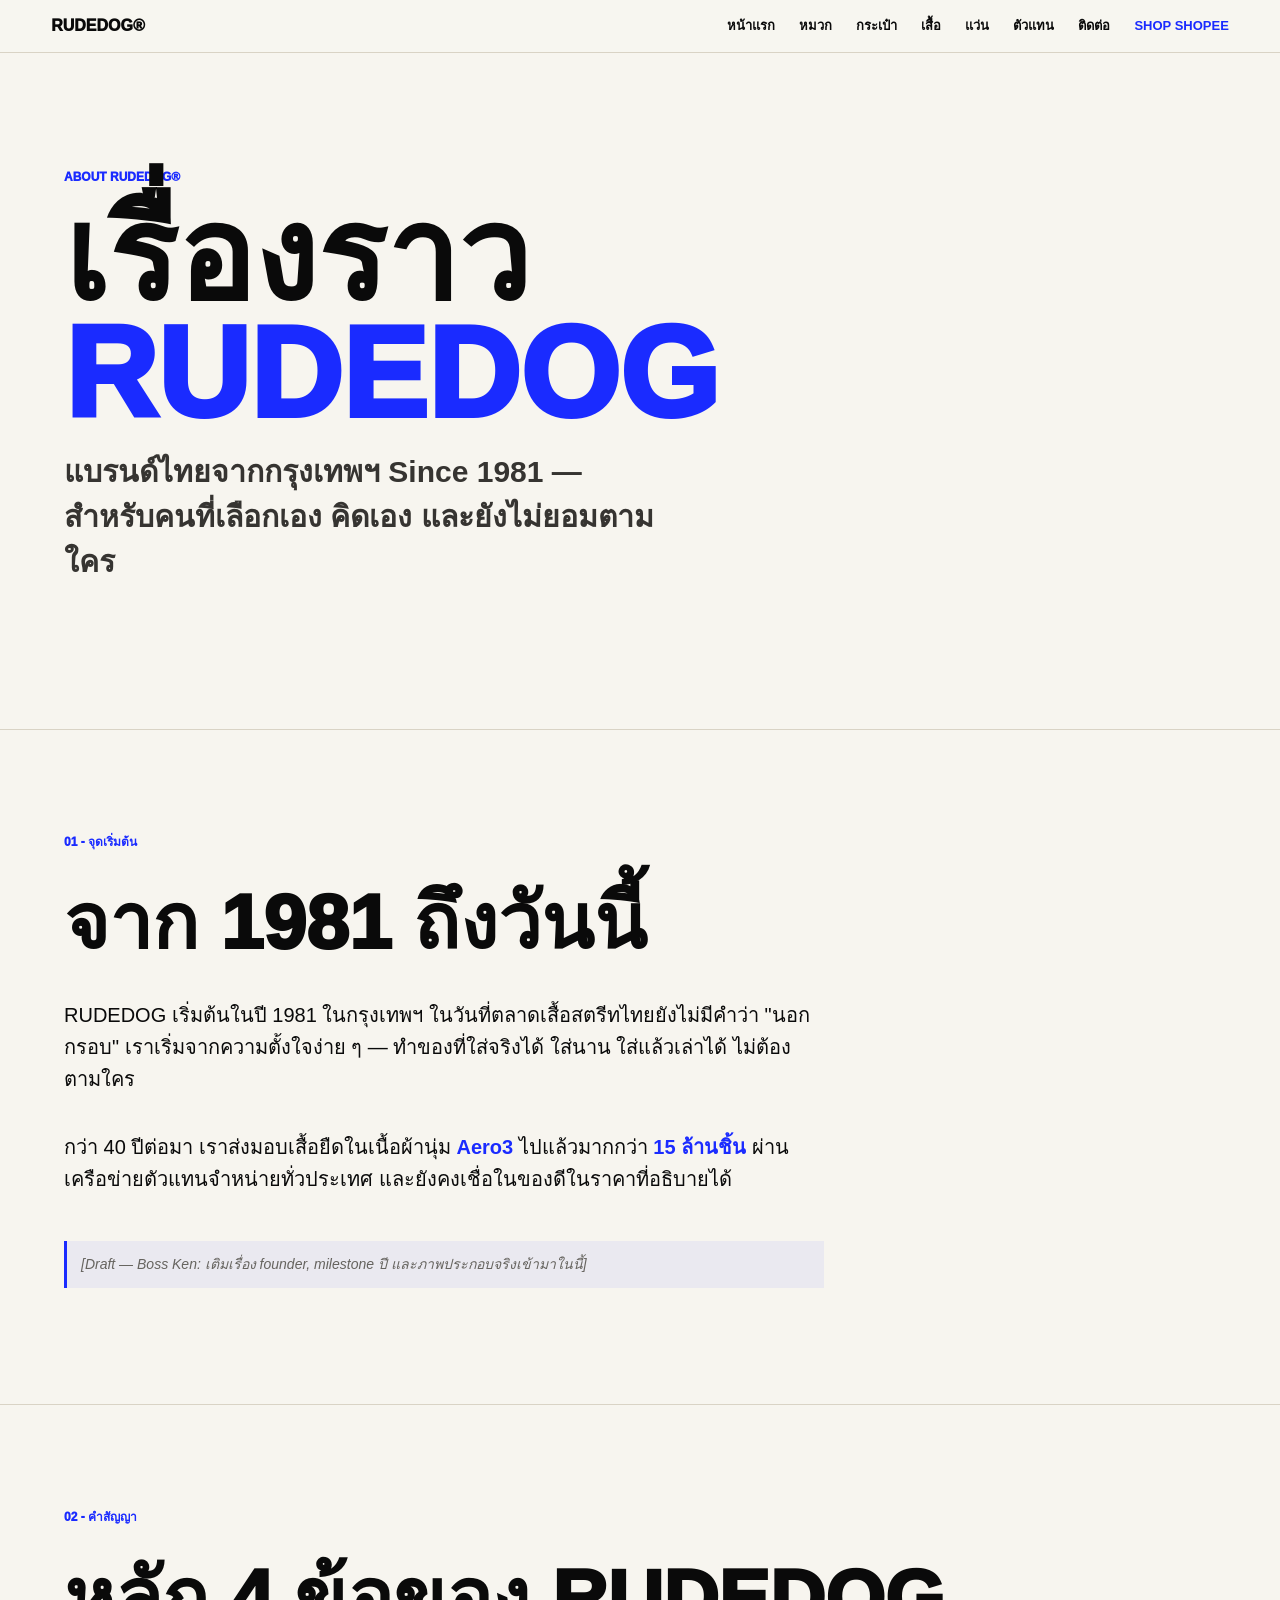
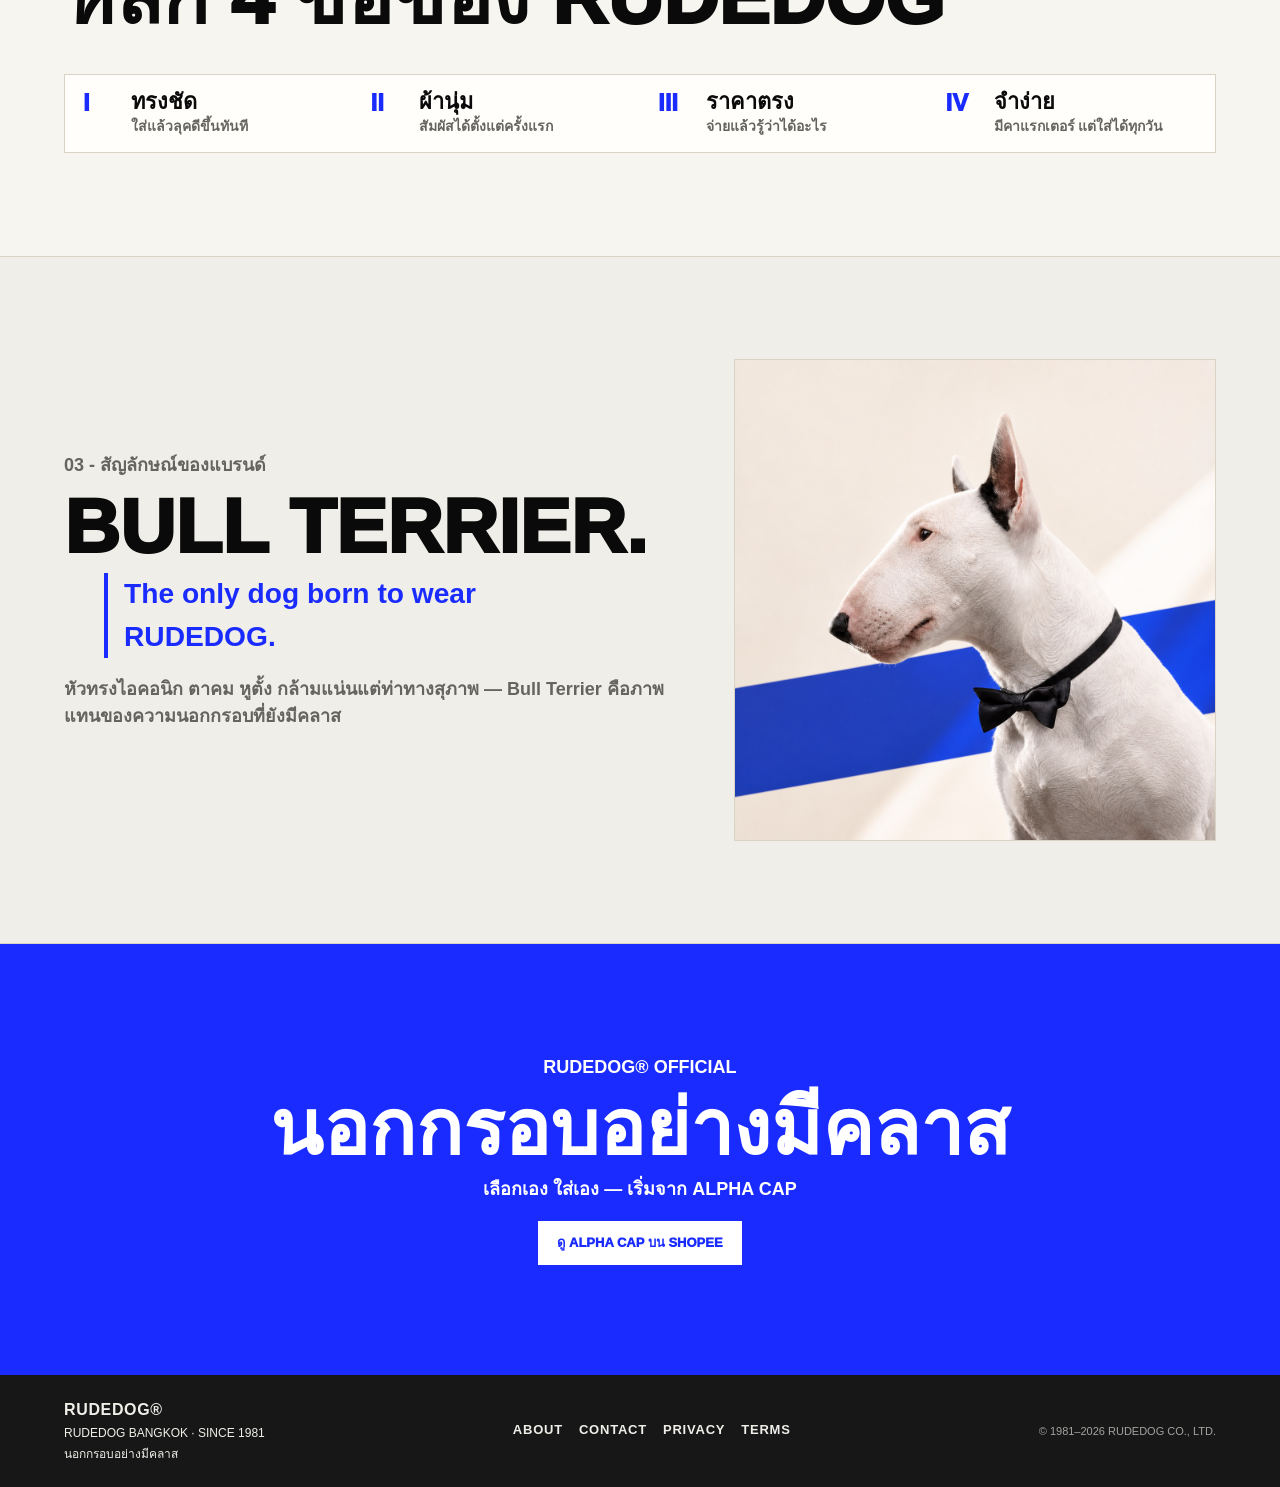
==== about.html @ 0b381d3a "Tier 4 trust signals: /about /privacy /terms + footer + sitemap - Add /about.html with draft templat" ====
<!doctype html>
<html lang="th" xmlns:mso="urn:schemas-microsoft-com:office:office" xmlns:msdt="uuid:C2F41010-65B3-11d1-A29F-00AA00C14882">
<head>
  <meta charset="utf-8">
  <meta name="viewport" content="width=device-width, initial-scale=1">
  <title>เรื่องราว RUDEDOG ตั้งแต่ 1981 | นอกกรอบอย่างมีคลาส</title>
  <meta name="description" content="เรื่องราว RUDEDOG แบรนด์ไทยจากกรุงเทพฯ Since 1981 — จากร้านเสื้อนอกกรอบกลายเป็น Lifestyle/Apparel ที่ส่งมอบเสื้อยืดมากกว่า 15 ล้านชิ้น">
  <link rel="canonical" href="https://rudedog.co/about">
  <meta property="og:type" content="article">
  <meta property="og:title" content="เรื่องราว RUDEDOG ตั้งแต่ 1981">
  <meta property="og:description" content="แบรนด์ไทยจากกรุงเทพฯ ที่ยังเชื่อในของดี ราคาตรง และไม่ตามใคร">
  <meta property="og:image" content="https://rudedog.co/assets/images/og-rudedog-cover-1200x630.webp">
  <meta property="og:url" content="https://rudedog.co/about">
  <meta name="twitter:card" content="summary_large_image">
  <meta name="twitter:image" content="https://rudedog.co/assets/images/og-rudedog-cover-1200x630.webp">
  <!-- Meta Pixel Code -->
  <script>
  !function(f,b,e,v,n,t,s)
  {if(f.fbq)return;n=f.fbq=function(){n.callMethod?
  n.callMethod.apply(n,arguments):n.queue.push(arguments)};
  if(!f._fbq)f._fbq=n;n.push=n;n.loaded=!0;n.version='2.0';
  n.queue=[];t=b.createElement(e);t.async=!0;
  t.src=v;s=b.getElementsByTagName(e)[0];
  s.parentNode.insertBefore(t,s)}(window, document,'script',
  'https://connect.facebook.net/en_US/fbevents.js');
  fbq('init', '863556705699201');
  fbq('track', 'PageView');
  </script>
  <noscript><img height="1" width="1" style="display:none"
  src="https://www.facebook.com/tr?id=863556705699201&ev=PageView&noscript=1"
  /></noscript>
  <!-- End Meta Pixel Code -->
  <link rel="stylesheet" href="assets/css/styles.css">
  <script type="application/ld+json">
  {
    "@context": "https://schema.org",
    "@type": "AboutPage",
    "name": "เรื่องราว RUDEDOG",
    "url": "https://rudedog.co/about",
    "mainEntity": {
      "@type": "Organization",
      "name": "RUDEDOG",
      "alternateName": "RUDEDOG Bangkok",
      "foundingDate": "1981",
      "url": "https://rudedog.co/"
    }
  }
  </script>

<!--[if gte mso 9]><xml>
<mso:CustomDocumentProperties>
<mso:_dlc_DocId msdt:dt="string">WKUJWUTCZMZF-1517827325-363805</mso:_dlc_DocId>
<mso:_dlc_DocIdItemGuid msdt:dt="string">45267c1a-5ff8-4e3e-8962-625c559df23c</mso:_dlc_DocIdItemGuid>
<mso:_dlc_DocIdUrl msdt:dt="string">https://rudedogbrand.sharepoint.com/sites/DATA/_layouts/15/DocIdRedir.aspx?ID=WKUJWUTCZMZF-1517827325-363805, WKUJWUTCZMZF-1517827325-363805</mso:_dlc_DocIdUrl>
</mso:CustomDocumentProperties>
</xml><![endif]-->
</head>
<body>
  <header class="site-header" aria-label="RUDEDOG header">
    <a class="brand" href="/">RUDEDOG®</a>
    <nav>
      <a href="/">หน้าแรก</a>
      <a href="/#hats">หมวก</a>
      <a href="/#bags">กระเป๋า</a>
      <a href="/#apparel">เสื้อ</a>
      <a href="/#eyewear">แว่น</a>
      <a href="/#dealers">ตัวแทน</a>
      <a href="/#contact">ติดต่อ</a>
      <a class="shop-link" href="https://shopee.co.th/search?keyword=RUDEDOG&utm_source=rudedog_site&utm_medium=organic&utm_campaign=about_header" target="_blank" rel="noopener">Shop Shopee</a>
    </nav>
  </header>

  <main id="top">
    <section class="hero about-hero">
      <div class="hero-copy reveal">
        <p class="eyebrow">ABOUT RUDEDOG®</p>
        <h1 class="hero-title">เรื่องราว <span class="title-blue">RUDEDOG</span></h1>
        <p class="lead">แบรนด์ไทยจากกรุงเทพฯ Since 1981 — สำหรับคนที่เลือกเอง คิดเอง และยังไม่ยอมตามใคร</p>
      </div>
    </section>

    <section class="section about-section">
      <div class="section-heading reveal">
        <p class="eyebrow">01 - จุดเริ่มต้น</p>
        <h2>จาก 1981 ถึงวันนี้</h2>
      </div>
      <div class="about-grid reveal">
        <p>RUDEDOG เริ่มต้นในปี 1981 ในกรุงเทพฯ ในวันที่ตลาดเสื้อสตรีทไทยยังไม่มีคำว่า "นอกกรอบ" เราเริ่มจากความตั้งใจง่าย ๆ — ทำของที่ใส่จริงได้ ใส่นาน ใส่แล้วเล่าได้ ไม่ต้องตามใคร</p>
        <p>กว่า 40 ปีต่อมา เราส่งมอบเสื้อยืดในเนื้อผ้านุ่ม <strong>Aero3</strong> ไปแล้วมากกว่า <strong>15 ล้านชิ้น</strong> ผ่านเครือข่ายตัวแทนจำหน่ายทั่วประเทศ และยังคงเชื่อในของดีในราคาที่อธิบายได้</p>
        <p class="about-todo">[Draft — Boss Ken: เติมเรื่อง founder, milestone ปี และภาพประกอบจริงเข้ามาในนี้]</p>
      </div>
    </section>

    <section class="section about-section">
      <div class="section-heading reveal">
        <p class="eyebrow">02 - คำสัญญา</p>
        <h2>หลัก 4 ข้อของ RUDEDOG</h2>
      </div>
      <div class="pillar-grid reveal">
        <article class="pillar"><span>I</span><h3>ทรงชัด</h3><p>ใส่แล้วลุคดีขึ้นทันที</p></article>
        <article class="pillar"><span>II</span><h3>ผ้านุ่ม</h3><p>สัมผัสได้ตั้งแต่ครั้งแรก</p></article>
        <article class="pillar"><span>III</span><h3>ราคาตรง</h3><p>จ่ายแล้วรู้ว่าได้อะไร</p></article>
        <article class="pillar"><span>IV</span><h3>จำง่าย</h3><p>มีคาแรกเตอร์ แต่ใส่ได้ทุกวัน</p></article>
      </div>
    </section>

    <section class="section mascot-band">
      <div class="mascot-copy reveal">
        <p class="eyebrow">03 - สัญลักษณ์ของแบรนด์</p>
        <h2>BULL TERRIER.</h2>
        <blockquote>The only dog born to wear RUDEDOG.</blockquote>
        <p>หัวทรงไอคอนิก ตาคม หูตั้ง กล้ามแน่นแต่ท่าทางสุภาพ — Bull Terrier คือภาพแทนของความนอกกรอบที่ยังมีคลาส</p>
      </div>
      <div class="mascot-card reveal">
        <img src="assets/images/brand-mascot-dog-v2.jpg" alt="Bull Terrier สีขาวผูกโบว์ไทบนพื้นหลังเส้นน้ำเงิน สัญลักษณ์ของ RUDEDOG">
      </div>
    </section>

    <section class="closing">
      <p class="eyebrow">RUDEDOG® OFFICIAL</p>
      <h2>นอกกรอบอย่างมีคลาส</h2>
      <p>เลือกเอง ใส่เอง — เริ่มจาก ALPHA CAP</p>
      <a class="button primary" href="https://s.shopee.co.th/4qCWMobiTN" target="_blank" rel="noopener">ดู ALPHA CAP บน Shopee</a>
    </section>
  </main>

  <footer class="site-footer">
    <div class="footer-brand">
      <strong>RUDEDOG®</strong>
      <span>RUDEDOG BANGKOK · Since 1981</span>
      <span>นอกกรอบอย่างมีคลาส</span>
    </div>
    <nav class="footer-links" aria-label="Footer">
      <a href="/about">About</a>
      <a href="/#contact">Contact</a>
      <a href="/privacy">Privacy</a>
      <a href="/terms">Terms</a>
    </nav>
    <span class="footer-copy">© 1981–2026 RUDEDOG CO., LTD.</span>
  </footer>

  <script src="assets/js/main.js"></script>
</body>
</html>
---- assets/css/styles.css ----
:root {
  --ink: #0a0a0a;
  --muted: #66645f;
  --paper: #f7f5ef;
  --soft: #ebe8dd;
  --line: #d9d3c5;
  --blue: #1a2bff;
  --white: #fffefa;
}

* { box-sizing: border-box; }

.visually-hidden {
  position: absolute;
  width: 1px;
  height: 1px;
  padding: 0;
  margin: -1px;
  overflow: hidden;
  clip: rect(0, 0, 0, 0);
  white-space: nowrap;
  border: 0;
}

html {
  scroll-behavior: smooth;
}

body {
  margin: 0;
  font-family: Inter, Arial, Helvetica, sans-serif;
  color: var(--ink);
  background: var(--paper);
  line-height: 1.5;
  overflow-x: hidden;
}

a {
  color: inherit;
  text-decoration: none;
}

img {
  display: block;
  max-width: 100%;
  height: auto;
}

.site-header {
  position: sticky;
  top: 0;
  z-index: 10;
  display: flex;
  align-items: center;
  justify-content: space-between;
  gap: 20px;
  padding: 14px clamp(18px, 4vw, 54px);
  background: color-mix(in srgb, var(--paper) 94%, white);
  border-bottom: 1px solid var(--line);
  backdrop-filter: blur(14px);
}

.brand {
  font-weight: 950;
  letter-spacing: 0;
}

nav {
  display: flex;
  align-items: center;
  gap: clamp(10px, 2vw, 24px);
  font-size: 13px;
  font-weight: 850;
  text-transform: uppercase;
}

.shop-link,
.eyebrow,
.tag {
  color: var(--blue);
}

.hero {
  min-height: calc(100svh - 58px);
  display: grid;
  grid-template-columns: minmax(0, .95fr) minmax(320px, 0.78fr);
  gap: clamp(28px, 5vw, 74px);
  align-items: center;
  padding: clamp(34px, 5vw, 74px) clamp(18px, 5vw, 70px) 42px;
  border-bottom: 1px solid var(--line);
}

.hero-meta {
  display: flex;
  flex-wrap: wrap;
  gap: 10px 22px;
  margin-bottom: clamp(26px, 8vh, 82px);
  color: var(--muted);
  font-size: 12px;
  font-weight: 850;
  text-transform: uppercase;
}

.eyebrow {
  margin: 0 0 12px;
  font-size: 12px;
  font-weight: 950;
  letter-spacing: 0;
  text-transform: uppercase;
}

h1,
h2,
h3,
p,
blockquote {
  margin-top: 0;
}

h1 {
  margin-bottom: 18px;
  max-width: 100%;
  font-size: clamp(76px, 13.5vw, 194px);
  line-height: 0.9;
  letter-spacing: 0;
  font-weight: 1000;
  text-transform: uppercase;
}

.hero-title {
  display: flex;
  flex-wrap: wrap;
  gap: .02em;
  align-items: baseline;
  text-transform: none;
}

.hero-title .title-blue {
  color: var(--blue);
}

h2 {
  margin-bottom: 12px;
  font-size: clamp(34px, 6vw, 82px);
  line-height: 0.92;
  letter-spacing: 0;
  font-weight: 1000;
  text-transform: uppercase;
}

h3 {
  margin-bottom: 8px;
  font-size: 22px;
  line-height: 1;
  font-weight: 950;
  text-transform: uppercase;
}

.lead {
  max-width: 650px;
  color: #363431;
  font-size: clamp(20px, 2.4vw, 30px);
  font-weight: 760;
}

.hero-actions {
  display: flex;
  flex-wrap: wrap;
  gap: 10px;
  margin-top: 26px;
}

.button {
  position: relative;
  display: inline-flex;
  align-items: center;
  justify-content: center;
  min-height: 44px;
  padding: 0 18px;
  border: 1px solid var(--ink);
  font-size: 13px;
  font-weight: 950;
  text-transform: uppercase;
  transition: transform .2s ease, background .2s ease, color .2s ease;
}

.button:hover {
  transform: translateY(-2px);
}

.button.primary {
  color: white;
  background: var(--blue);
  border-color: var(--blue);
}

.button.ghost {
  background: var(--white);
}

.deal-pop {
  position: relative;
  overflow: visible;
}

.deal-pop::after {
  content: attr(data-deal);
  position: absolute;
  top: -14px;
  right: -13px;
  z-index: 2;
  display: grid;
  width: 36px;
  height: 36px;
  place-items: center;
  color: white;
  background: #ee4d2d;
  border: 2px solid var(--white);
  border-radius: 999px;
  box-shadow: 0 8px 18px rgba(238, 77, 45, .24);
  font-size: 10px;
  font-weight: 1000;
  line-height: 1;
  pointer-events: none;
  transform: rotate(7deg);
  animation: deal-float 2.8s ease-in-out infinite;
}

.deal-pop-b::after {
  top: -12px;
  right: auto;
  left: -12px;
  transform: rotate(-8deg);
  animation-duration: 3.2s;
  animation-delay: .25s;
}

.deal-pop-c::after {
  top: -16px;
  right: -7px;
  transform: rotate(11deg);
  animation-duration: 3.6s;
  animation-delay: .45s;
}

.trust-proof {
  position: relative;
  max-width: 900px;
  margin: clamp(28px, 5vw, 54px) 0 0;
  display: grid;
  grid-template-columns: repeat(3, minmax(0, 1fr));
  gap: 1px;
  padding: 0 0 0 7px;
  background: var(--white);
  border: 1px solid var(--line);
  box-shadow: 0 18px 44px rgba(10, 10, 10, .05);
}

.trust-proof::before {
  content: "";
  position: absolute;
  inset: 0 auto 0 0;
  width: 7px;
  background: var(--blue);
}

.trust-proof div {
  display: grid;
  align-content: center;
  min-height: 126px;
  padding: 16px 18px;
  background: linear-gradient(180deg, var(--white), #fbfaf5);
}

.trust-proof strong {
  margin: 0;
  color: var(--blue);
  font-size: clamp(34px, 4.5vw, 66px);
  font-weight: 1000;
  line-height: .9;
}

.trust-proof span {
  display: block;
  color: var(--muted);
  font-size: clamp(13px, 1.28vw, 16px);
  font-weight: 850;
  line-height: 1.2;
}

.hero-visual {
  position: relative;
  align-self: stretch;
  min-height: 560px;
  overflow: hidden;
  background: white;
  border: 1px solid var(--line);
}

.hero-visual img,
.hero-visual .image-link {
  width: 100%;
  height: 100%;
}

.image-link {
  display: block;
}

.hero-visual img {
  object-fit: cover;
  object-position: center top;
}

.hero-product > .image-link > img {
  object-fit: contain;
  padding: clamp(18px, 3vw, 44px);
}

.alpha-swatches {
  position: absolute;
  left: 14px;
  bottom: 14px;
  display: grid;
  grid-template-columns: repeat(3, 70px);
  gap: 8px;
}

.alpha-swatches img {
  width: 70px;
  height: 70px;
  object-fit: cover;
  background: white;
  border: 1px solid var(--line);
  box-shadow: 0 8px 20px rgba(10, 10, 10, .08);
  animation: bob 3.2s ease-in-out infinite;
}

.alpha-swatches img:nth-child(2) { animation-delay: .25s; }
.alpha-swatches img:nth-child(3) { animation-delay: .5s; }

.hero-note {
  position: absolute;
  right: 14px;
  bottom: 14px;
  display: grid;
  gap: 2px;
  padding: 12px 14px;
  color: var(--ink);
  background: var(--white);
  border: 1px solid var(--line);
  font-size: 12px;
  text-transform: uppercase;
}

.ticker {
  display: flex;
  overflow: hidden;
  position: relative;
  z-index: 2;
  margin: -6px 0 6px;
  padding: calc(11px * .95) 0;
  color: white;
  background: var(--blue);
  box-shadow: 0 18px 42px rgba(26, 43, 255, .12);
  transform: rotate(-1.15deg);
  transform-origin: center;
}

.ticker-track {
  display: flex;
  width: max-content;
  gap: clamp(28px, 5vw, 76px);
  align-items: center;
  white-space: nowrap;
  animation: marquee-left 23s linear infinite;
}

.ticker-track span {
  display: inline-flex;
  align-items: center;
  min-width: max-content;
  font-size: clamp(20px, 2.8vw, 42px);
  line-height: .9;
  font-weight: 1000;
  letter-spacing: 0;
  text-transform: uppercase;
}

.section {
  padding: clamp(54px, 8vw, 104px) clamp(18px, 5vw, 70px);
  border-bottom: 1px solid var(--line);
}

.section-heading {
  display: grid;
  gap: 24px;
  margin-bottom: 30px;
}

.section-heading h2 {
  max-width: 1060px;
}

.instagram-section {
  background: var(--paper);
}

.instagram-feed {
  display: grid;
  grid-template-columns: minmax(0, 1fr) 180px;
  gap: 14px;
}

.ig-spotlight {
  position: relative;
  display: grid;
  grid-template-columns: minmax(0, .95fr) minmax(240px, .62fr);
  min-height: 430px;
  overflow: hidden;
  background: var(--white);
  border: 1px solid var(--line);
}

.ig-spotlight img {
  width: 100%;
  height: 100%;
  object-fit: cover;
  background: white;
  transition: opacity .35s ease, transform .35s ease;
}

.ig-spotlight:hover img {
  transform: scale(1.02);
}

.ig-spotlight > div {
  display: grid;
  align-content: end;
  padding: clamp(18px, 3vw, 34px);
  border-left: 1px solid var(--line);
}

.ig-spotlight span,
.ig-disclaimer {
  color: var(--blue);
  font-size: 12px;
  font-weight: 950;
  text-transform: uppercase;
}

.ig-spotlight strong {
  margin-top: 10px;
  color: var(--ink);
  font-size: clamp(30px, 4vw, 60px);
  font-weight: 1000;
  line-height: .95;
}

.ig-spotlight p {
  margin: 12px 0 0;
  color: var(--muted);
  font-size: 17px;
  font-weight: 750;
}

.ig-thumbs {
  display: grid;
  grid-template-rows: repeat(4, 1fr);
  gap: 8px;
}

.ig-thumb {
  position: relative;
  width: 100%;
  min-height: 0;
  padding: 0;
  overflow: hidden;
  background: var(--white);
  border: 1px solid var(--line);
  cursor: pointer;
}

.ig-thumb img {
  width: 100%;
  height: 100%;
  object-fit: cover;
  opacity: .72;
}

.ig-thumb.is-active {
  border-color: var(--blue);
}

.ig-thumb.is-active img {
  opacity: 1;
}

.ig-disclaimer {
  max-width: 760px;
  margin: 14px 0 0;
  color: var(--muted);
  text-transform: none;
}

.manifesto-grid,
.alpha-feature,
.mascot-band,
.aero3-grid {
  display: grid;
  grid-template-columns: minmax(0, .95fr) minmax(280px, .75fr);
  gap: clamp(20px, 5vw, 60px);
  align-items: center;
}

.aero3-section {
  background: var(--soft);
}

.aero3-figure {
  display: grid;
  align-content: center;
  gap: 6px;
  padding: clamp(24px, 4vw, 48px);
  background: var(--ink);
  color: var(--white);
  border-radius: 4px;
  text-align: left;
}

.aero3-figure strong {
  font-size: clamp(52px, 9vw, 120px);
  line-height: .95;
  font-weight: 1000;
  letter-spacing: -0.02em;
  color: var(--blue);
  background: var(--white);
  padding: 0 12px;
  display: inline-block;
  width: max-content;
}

.aero3-figure span {
  font-size: clamp(16px, 2vw, 22px);
  letter-spacing: .04em;
  text-transform: uppercase;
}

.aero3-copy {
  display: grid;
  gap: 18px;
  font-size: clamp(17px, 1.8vw, 22px);
  line-height: 1.55;
}

.aero3-copy strong {
  color: var(--blue);
  font-weight: 900;
}

.closing-microcopy {
  margin-top: 18px;
  font-size: 14px;
  font-weight: 500;
  opacity: .85;
}

.manifesto-lines {
  display: grid;
  gap: 8px;
  font-size: clamp(30px, 5vw, 72px);
  line-height: .98;
  font-weight: 350;
}

.manifesto-lines p {
  margin-bottom: 0;
  color: #77746c;
}

.manifesto-lines strong {
  color: var(--ink);
  font-weight: 1000;
}

.manifesto-lines p:last-child strong {
  color: var(--blue);
}

.manifesto-card,
.pillar,
.promise,
.product-card {
  background: var(--white);
  border: 1px solid var(--line);
}

.manifesto-card {
  padding: clamp(22px, 4vw, 42px);
}

.manifesto-card p {
  margin-bottom: 0;
  color: var(--muted);
  font-size: 18px;
  font-weight: 650;
}

.motion-signature {
  position: relative;
  height: clamp(240px, 27vw, 390px);
  overflow: hidden;
  background:
    linear-gradient(180deg, var(--paper) 0%, #efeee8 52%, var(--paper) 100%);
  border-bottom: 1px solid var(--line);
}

.motion-top {
  height: clamp(70px, 7vw, 104px);
  border-bottom: 0;
}

.motion-mid {
  height: clamp(226px, 25.65vw, 370px);
}

.motion-bottom {
  height: clamp(150px, 17vw, 245px);
  background: linear-gradient(180deg, #f0eee7 0%, var(--paper) 100%);
}

.marquee-band {
  position: absolute;
  left: -16vw;
  width: 132vw;
  padding: calc(11px * .95) 0;
  color: white;
  background: var(--blue);
  box-shadow: 0 18px 40px rgba(26, 43, 255, .14);
  will-change: transform;
}

.marquee-band-one {
  top: 20%;
  transform: rotate(-5deg);
}

.marquee-band-two {
  top: 44%;
  transform: rotate(3.5deg);
  opacity: .92;
  background: var(--blue);
}

.marquee-band-three {
  top: 66%;
  transform: rotate(-2deg);
  opacity: .86;
}

.marquee-track {
  display: flex;
  width: max-content;
  gap: clamp(28px, 5vw, 76px);
  align-items: center;
  white-space: nowrap;
  animation: marquee-left 23s linear infinite;
}

.marquee-band-two .marquee-track {
  animation-name: marquee-right;
  animation-duration: 29s;
}

.marquee-band-three .marquee-track {
  animation-duration: 19s;
}

.marquee-track span {
  display: inline-flex;
  align-items: center;
  min-width: max-content;
  font-size: clamp(23px, 4.18vw, 68px);
  line-height: .9;
  font-weight: 1000;
  letter-spacing: 0;
  text-transform: uppercase;
}

.motion-top .marquee-band-one {
  top: 24%;
  transform: rotate(-1.35deg);
}

.motion-top .marquee-track {
  animation-duration: 21s;
}

.motion-bottom .marquee-band-one {
  top: 27%;
  transform: rotate(4.2deg);
}

.motion-bottom .marquee-band-two {
  top: 43%;
  transform: rotate(-5.1deg);
}

.motion-bottom .marquee-track {
  animation-duration: 24s;
}

.motion-bottom .marquee-band-two .marquee-track {
  animation-duration: 34s;
}

.alpha-feature {
  background: #efeee8;
}

.feature-copy p,
.mascot-copy p,
.closing p {
  max-width: 620px;
  color: var(--muted);
  font-size: 18px;
  font-weight: 650;
}

.proof-list {
  display: flex;
  flex-wrap: wrap;
  gap: 8px;
  margin: 22px 0 24px;
}

.proof-list span {
  padding: 8px 10px;
  color: var(--blue);
  background: white;
  border: 1px solid var(--line);
  font-size: 12px;
  font-weight: 950;
  text-transform: uppercase;
}

.feature-image {
  overflow: hidden;
  background: white;
  border: 1px solid var(--line);
}

.feature-image .image-link,
.feature-image img {
  width: 100%;
}

.feature-image img {
  max-height: 760px;
  object-fit: cover;
}

.product-grid,
.pillar-grid {
  display: grid;
  grid-template-columns: repeat(3, minmax(0, 1fr));
  gap: 16px;
}

.product-card {
  overflow: hidden;
}

.product-media {
  display: grid;
  grid-template-columns: 1.05fr .95fr;
  gap: 1px;
  background: var(--line);
}

.product-media a,
.dealer-media a {
  display: block;
  min-height: 0;
  padding: 0;
  color: inherit;
  background: white;
}

.product-media a:hover,
.dealer-media a:hover,
.feature-image .image-link:hover,
.hero-visual .image-link:hover {
  opacity: .92;
}

.product-media img {
  width: 100%;
  aspect-ratio: 1 / 1.08;
  object-fit: cover;
  background: white;
}

.product-media a:nth-child(2) img {
  object-fit: contain;
  padding: 12px;
}

.product-card > div:not(.product-media) {
  padding: 18px;
}

.product-card h4 {
  margin: 0 0 8px;
  font-size: 22px;
  line-height: 1;
  font-weight: 950;
  text-transform: uppercase;
}

.product-card p,
.pillar p,
.promise p {
  color: var(--muted);
}

.category-group {
  margin-top: clamp(32px, 5vw, 56px);
  scroll-margin-top: 84px;
}

.category-group:first-of-type {
  margin-top: clamp(24px, 4vw, 40px);
}

.category-head {
  display: flex;
  align-items: baseline;
  justify-content: space-between;
  gap: 16px;
  margin-bottom: 16px;
  padding-bottom: 12px;
  border-bottom: 2px solid var(--ink);
}

.category-title {
  margin: 0;
  font-size: clamp(22px, 3vw, 32px);
  line-height: 1;
  font-weight: 1000;
  text-transform: uppercase;
  letter-spacing: 0.02em;
}

.category-cross {
  font-size: 13px;
  font-weight: 800;
  letter-spacing: 0.04em;
  text-transform: uppercase;
  color: var(--blue);
  border-bottom: 1px solid var(--blue);
  padding-bottom: 2px;
}

.product-card > div:not(.product-media) a {
  position: relative;
  display: inline-flex;
  min-height: 38px;
  align-items: center;
  padding: 0 14px;
  color: white;
  background: var(--blue);
  font-size: 12px;
  font-weight: 900;
  text-transform: uppercase;
}

.tag {
  margin-bottom: 10px;
  font-size: 12px;
  font-weight: 950;
  text-transform: uppercase;
}

.pillars-section {
  background: var(--white);
}

.proof-panel,
.pack-note {
  display: grid;
  grid-template-columns: minmax(0, 1fr) auto;
  gap: 18px;
  align-items: center;
  margin-bottom: 16px;
  padding: 18px 20px;
  background:
    linear-gradient(116deg, rgba(34, 48, 255, .1) 0 16%, transparent 16% 100%),
    var(--paper);
  border: 1px solid var(--line);
}

.proof-panel p,
.pack-note p {
  max-width: 860px;
  color: var(--ink);
  font-size: clamp(18px, 2vw, 26px);
  font-weight: 850;
  line-height: 1.34;
}

.proof-tags {
  display: flex;
  flex-wrap: wrap;
  justify-content: flex-end;
  gap: 8px;
}

.proof-tags span {
  padding: 7px 9px;
  color: var(--blue);
  background: white;
  border: 1px solid var(--blue);
  font-size: 11px;
  font-weight: 950;
}

.pillar-grid {
  grid-template-columns: repeat(4, minmax(0, 1fr));
  gap: 0;
  border: 1px solid var(--line);
  background: var(--line);
}

.pillar,
.promise {
  position: relative;
  min-height: 0;
  display: grid;
  grid-template-columns: auto minmax(0, 1fr);
  gap: 4px 14px;
  align-content: start;
  padding: 16px 18px;
  border: 0;
}

.pillar span,
.promise span {
  grid-row: span 2;
  display: inline-grid;
  min-width: 34px;
  margin-bottom: 0;
  color: var(--blue);
  font-size: 24px;
  font-weight: 1000;
  line-height: 1;
}

.pillar h3,
.promise h3 {
  margin-bottom: 0;
  font-size: clamp(19px, 1.7vw, 26px);
  line-height: 1.02;
}

.pillar p,
.promise p {
  margin-bottom: 0;
  font-size: 14px;
  font-weight: 700;
  line-height: 1.35;
}

.mascot-band {
  background: #efeee8;
}

blockquote {
  margin-bottom: 18px;
  padding-left: 16px;
  color: var(--blue);
  border-left: 4px solid var(--blue);
  font-size: clamp(20px, 2.2vw, 30px);
  font-weight: 900;
}

.mascot-card {
  overflow: hidden;
  max-width: 520px;
  justify-self: end;
  background: var(--white);
  border: 1px solid var(--line);
}

.mascot-card img {
  width: 100%;
  aspect-ratio: 1 / 1;
  object-fit: cover;
}

.promise-grid {
  display: grid;
  grid-template-columns: repeat(5, minmax(0, 1fr));
  gap: 0;
  border: 1px solid var(--line);
  background: var(--line);
}

.pack-note {
  grid-template-columns: 1fr;
  background:
    linear-gradient(90deg, var(--blue) 0 6px, transparent 6px 100%),
    var(--paper);
}

.dealer-section {
  background: var(--white);
}

.dealer-layout {
  display: grid;
  grid-template-columns: minmax(0, .54fr) minmax(320px, 1fr);
  gap: clamp(22px, 5vw, 62px);
  align-items: start;
}

.dealer-copy p {
  max-width: 620px;
  color: var(--muted);
  font-size: 18px;
  font-weight: 650;
}

.dealer-grid {
  display: grid;
  grid-template-columns: repeat(2, minmax(0, 1fr));
  gap: 14px;
}

.dealer-card {
  background: var(--paper);
  border: 1px solid var(--line);
}

.dealer-media {
  display: grid;
  grid-template-columns: 1fr .86fr;
  gap: 1px;
  background: var(--line);
}

.dealer-media img {
  width: 100%;
  aspect-ratio: 1 / 1.04;
  object-fit: cover;
  background: white;
}

.dealer-media a:nth-child(2) img {
  object-fit: contain;
  padding: 12px;
}

.dealer-card h3 {
  margin: 0;
  padding: 14px;
  color: var(--blue);
  font-size: clamp(18px, 2vw, 28px);
  font-weight: 1000;
  line-height: 1;
  text-transform: uppercase;
}

.closing {
  padding: clamp(58px, 9vw, 110px) 18px;
  color: white;
  text-align: center;
  background: var(--blue);
}

.closing h2 {
  max-width: 900px;
  margin-inline: auto;
}

.closing .eyebrow,
.closing p {
  color: white;
  margin-inline: auto;
}

.closing .button.primary {
  color: var(--blue);
  background: white;
  border-color: white;
}

.contact-section {
  display: grid;
  grid-template-columns: minmax(180px, .48fr) minmax(320px, .95fr);
  gap: clamp(16px, 4vw, 42px);
  padding: clamp(26px, 4.5vw, 52px) clamp(18px, 5vw, 70px);
  background: var(--paper);
  border-top: 1px solid var(--line);
}

.contact-section h2 {
  max-width: 300px;
  font-size: clamp(32px, 4.8vw, 58px);
  line-height: .98;
}

.contact-card {
  display: grid;
  gap: 1px;
  align-self: start;
  background: var(--line);
  border: 1px solid var(--line);
}

.contact-card > div {
  display: grid;
  grid-template-columns: 72px minmax(0, 1fr);
  gap: 14px;
  align-items: baseline;
  padding: 13px 16px;
  background: var(--white);
}

.contact-form {
  display: grid;
  gap: 10px;
  padding: 14px 16px;
  background: var(--white);
}

.contact-form label {
  color: var(--blue);
  font-size: 12px;
  font-weight: 950;
  text-transform: uppercase;
}

.contact-form textarea {
  width: 100%;
  min-height: 78px;
  resize: vertical;
  padding: 11px 12px;
  color: var(--ink);
  background: var(--paper);
  border: 1px solid var(--line);
  border-radius: 0;
  font: inherit;
  font-size: 16px;
  font-weight: 650;
  line-height: 1.45;
}

.contact-form textarea:focus {
  outline: 2px solid var(--blue);
  outline-offset: 0;
}

.contact-form button {
  justify-self: start;
  min-height: 38px;
  padding: 0 15px;
  color: white;
  background: var(--blue);
  border: 1px solid var(--blue);
  font: inherit;
  font-size: 13px;
  font-weight: 950;
  text-transform: uppercase;
  cursor: pointer;
}

.contact-form button:hover {
  background: var(--ink);
  border-color: var(--ink);
}

.contact-card span {
  color: var(--blue);
  font-size: 12px;
  font-weight: 950;
  text-transform: uppercase;
}

.contact-card strong,
.contact-card a,
.contact-card address {
  color: var(--ink);
  font-size: clamp(16px, 1.7vw, 22px);
  font-style: normal;
  font-weight: 850;
  line-height: 1.25;
}

.contact-card .compact-address {
  max-width: 520px;
  color: var(--muted);
  font-size: clamp(13px, 1.2vw, 16px);
  font-weight: 700;
  line-height: 1.45;
}

.contact-card a {
  text-decoration: none;
}

.contact-card a:hover {
  color: var(--blue);
}

footer,
.site-footer {
  display: flex;
  flex-wrap: wrap;
  justify-content: space-between;
  align-items: center;
  gap: 14px;
  padding: 24px clamp(18px, 5vw, 70px);
  color: #efeee8;
  background: #171717;
  font-size: 12px;
  text-transform: uppercase;
}

.site-footer .footer-brand {
  display: grid;
  gap: 4px;
  line-height: 1.4;
}

.site-footer .footer-brand strong {
  font-size: 16px;
  letter-spacing: 0.04em;
}

.site-footer .footer-links {
  display: flex;
  flex-wrap: wrap;
  gap: 16px;
  font-weight: 700;
  letter-spacing: 0.06em;
}

.site-footer .footer-links a {
  color: #efeee8;
  border-bottom: 1px solid transparent;
  padding-bottom: 2px;
  transition: border-color .2s ease;
}

.site-footer .footer-links a:hover {
  border-bottom-color: var(--blue);
}

.site-footer .footer-copy {
  opacity: .65;
  font-size: 11px;
}

.about-hero {
  min-height: 0;
  padding-block: clamp(60px, 9vw, 130px);
}

.about-hero .hero-title {
  font-size: clamp(54px, 10vw, 140px);
}

.about-section {
  background: var(--paper);
}

.about-grid {
  display: grid;
  gap: 16px;
  max-width: 760px;
  font-size: clamp(16px, 1.6vw, 20px);
  line-height: 1.6;
}

.about-grid strong {
  color: var(--blue);
}

.about-todo {
  margin-top: 10px;
  padding: 12px 14px;
  background: rgba(26, 43, 255, 0.06);
  border-left: 3px solid var(--blue);
  color: var(--muted);
  font-size: 14px;
  font-style: italic;
}

.legal-section {
  background: var(--paper);
  max-width: 820px;
  margin-inline: auto;
}

.legal-body {
  display: grid;
  gap: 14px;
  font-size: 16px;
  line-height: 1.65;
}

.legal-body h2 {
  margin-top: 16px;
  font-size: clamp(20px, 2.4vw, 28px);
  text-transform: none;
  letter-spacing: 0;
}

.legal-body em {
  color: var(--muted);
  font-size: 14px;
}

.legal-body a {
  color: var(--blue);
  border-bottom: 1px solid var(--blue);
}

@media (max-width: 720px) {
  .site-footer {
    justify-content: flex-start;
  }

  .site-footer .footer-links {
    width: 100%;
  }
}

.reveal {
  opacity: 0;
  transform: translateY(18px);
  transition: opacity .65s ease, transform .65s ease;
}

.reveal.is-visible {
  opacity: 1;
  transform: translateY(0);
}

@keyframes drift {
  from { transform: translateX(0); }
  to { transform: translateX(-120px); }
}

@keyframes bob {
  0%, 100% { transform: translateY(0); }
  50% { transform: translateY(-6px); }
}

@keyframes deal-float {
  0%, 100% { translate: 0 0; }
  50% { translate: 0 -4px; }
}

@keyframes marquee-left {
  from { transform: translateX(0); }
  to { transform: translateX(-50%); }
}

@keyframes marquee-right {
  from { transform: translateX(-50%); }
  to { transform: translateX(0); }
}

@media (max-width: 1100px) {
  .pillar-grid,
  .promise-grid {
    grid-template-columns: repeat(2, minmax(0, 1fr));
  }

  .promise-grid .promise:last-child {
    grid-column: 1 / -1;
  }
}

@media (max-width: 900px) {
  nav a:not(.shop-link) {
    display: none;
  }

  .hero,
  .manifesto-grid,
  .alpha-feature,
  .mascot-band,
  .aero3-grid {
    grid-template-columns: 1fr;
  }

  .aero3-figure {
    padding: 20px;
  }

  .aero3-figure strong {
    font-size: clamp(46px, 13vw, 80px);
  }

  .instagram-feed,
  .ig-spotlight {
    grid-template-columns: 1fr;
  }

  .ig-spotlight {
    min-height: 0;
  }

  .ig-spotlight img {
    aspect-ratio: 1 / 1.04;
  }

  .ig-spotlight > div {
    border-top: 1px solid var(--line);
    border-left: 0;
  }

  .ig-thumbs {
    grid-template-columns: repeat(4, minmax(0, 1fr));
    grid-template-rows: none;
  }

  .ig-thumb img {
    aspect-ratio: 1 / 1;
  }

  .hero {
    min-height: 0;
  }

  .hero-meta {
    margin-bottom: 32px;
  }

  .hero-visual {
    min-height: 520px;
  }

  .product-grid {
    grid-template-columns: 1fr 1fr;
  }

  .dealer-layout {
    grid-template-columns: 1fr;
  }

  .contact-section {
    grid-template-columns: 1fr;
  }

  .mascot-card {
    justify-self: stretch;
    max-width: none;
  }
}

@media (max-width: 560px) {
  .site-header {
    align-items: flex-start;
  }

  .hero {
    padding-top: 28px;
  }

  .hero-meta {
    display: none;
  }

  .hero .eyebrow {
    margin-bottom: 14px;
    font-size: 11px;
  }

  .hero-title {
    flex-wrap: nowrap;
    gap: 0;
    margin-bottom: 14px;
  }

  .lead {
    max-width: 100%;
    font-size: 21px;
    line-height: 1.36;
  }

  .hero-actions {
    display: grid;
    grid-template-columns: 1fr;
    gap: 8px;
    margin-top: 22px;
  }

  .hero-actions .button {
    width: 100%;
    min-height: 46px;
  }

  .trust-proof {
    margin-top: 22px;
    grid-template-columns: 1fr;
    padding-left: 6px;
  }

  .trust-proof div {
    min-height: 92px;
    padding: 14px 16px;
  }

  .trust-proof span {
    font-size: 13px;
  }

  .trust-proof strong {
    font-size: 38px;
  }

  .product-grid,
  .pillar-grid,
  .promise-grid {
    grid-template-columns: 1fr;
  }

  .hero-visual {
    min-height: 470px;
  }

  .motion-signature {
    height: 230px;
  }

  .motion-top {
    height: 86px;
  }

  .motion-bottom {
    height: 158px;
  }

  .ig-spotlight strong {
    font-size: 34px;
  }

  .ig-spotlight p {
    font-size: 15px;
  }

  .ticker {
    transform: rotate(-1.6deg);
  }

  .marquee-band {
    left: -24vw;
    width: 148vw;
    padding: calc(9px * .95) 0;
  }

  .alpha-swatches {
    grid-template-columns: repeat(3, 56px);
  }

  .alpha-swatches img {
    width: 56px;
    height: 56px;
  }

  h1 {
    font-size: clamp(58px, 19vw, 86px);
    line-height: .96;
  }

  .deal-pop::after {
    top: -11px;
    right: -8px;
    width: 31px;
    height: 31px;
    border-width: 1.5px;
    font-size: 9px;
  }

  .deal-pop-b::after {
    left: -7px;
  }

  .section {
    padding-inline: 14px;
  }

  .proof-panel,
  .pack-note {
    grid-template-columns: 1fr;
    padding: 16px;
  }

  .proof-tags {
    justify-content: flex-start;
  }

  .pillar,
  .promise {
    padding: 14px;
  }

  .pillar span,
  .promise span {
    min-width: 32px;
    font-size: 22px;
  }

  .promise-grid .promise:last-child {
    grid-column: auto;
  }

  .contact-card > div {
    grid-template-columns: 1fr;
    gap: 6px;
  }

  .product-media {
    grid-template-columns: 1fr;
  }

  .product-media img {
    aspect-ratio: 1 / 1;
  }

  .dealer-grid {
    grid-template-columns: 1fr;
  }

  .dealer-media {
    grid-template-columns: 1fr;
  }

  .dealer-media img {
    aspect-ratio: 1 / 1;
  }
}
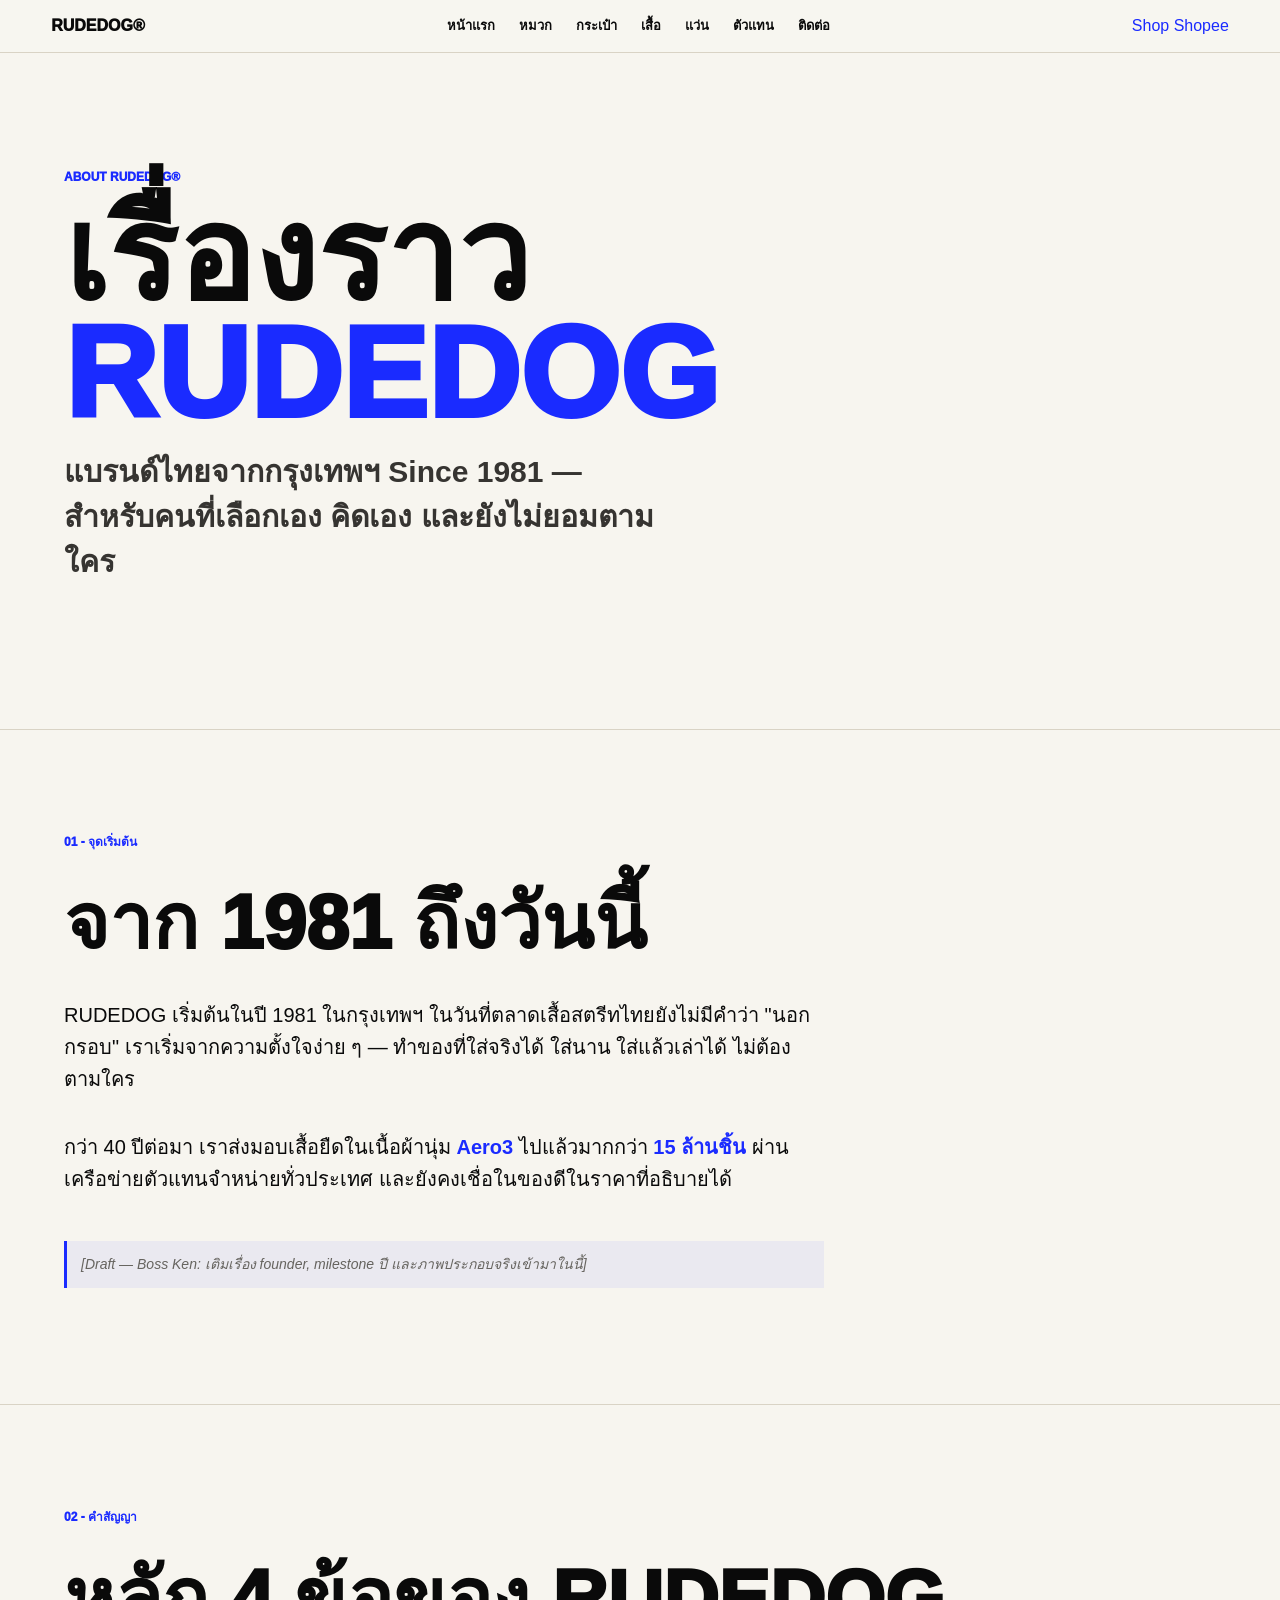
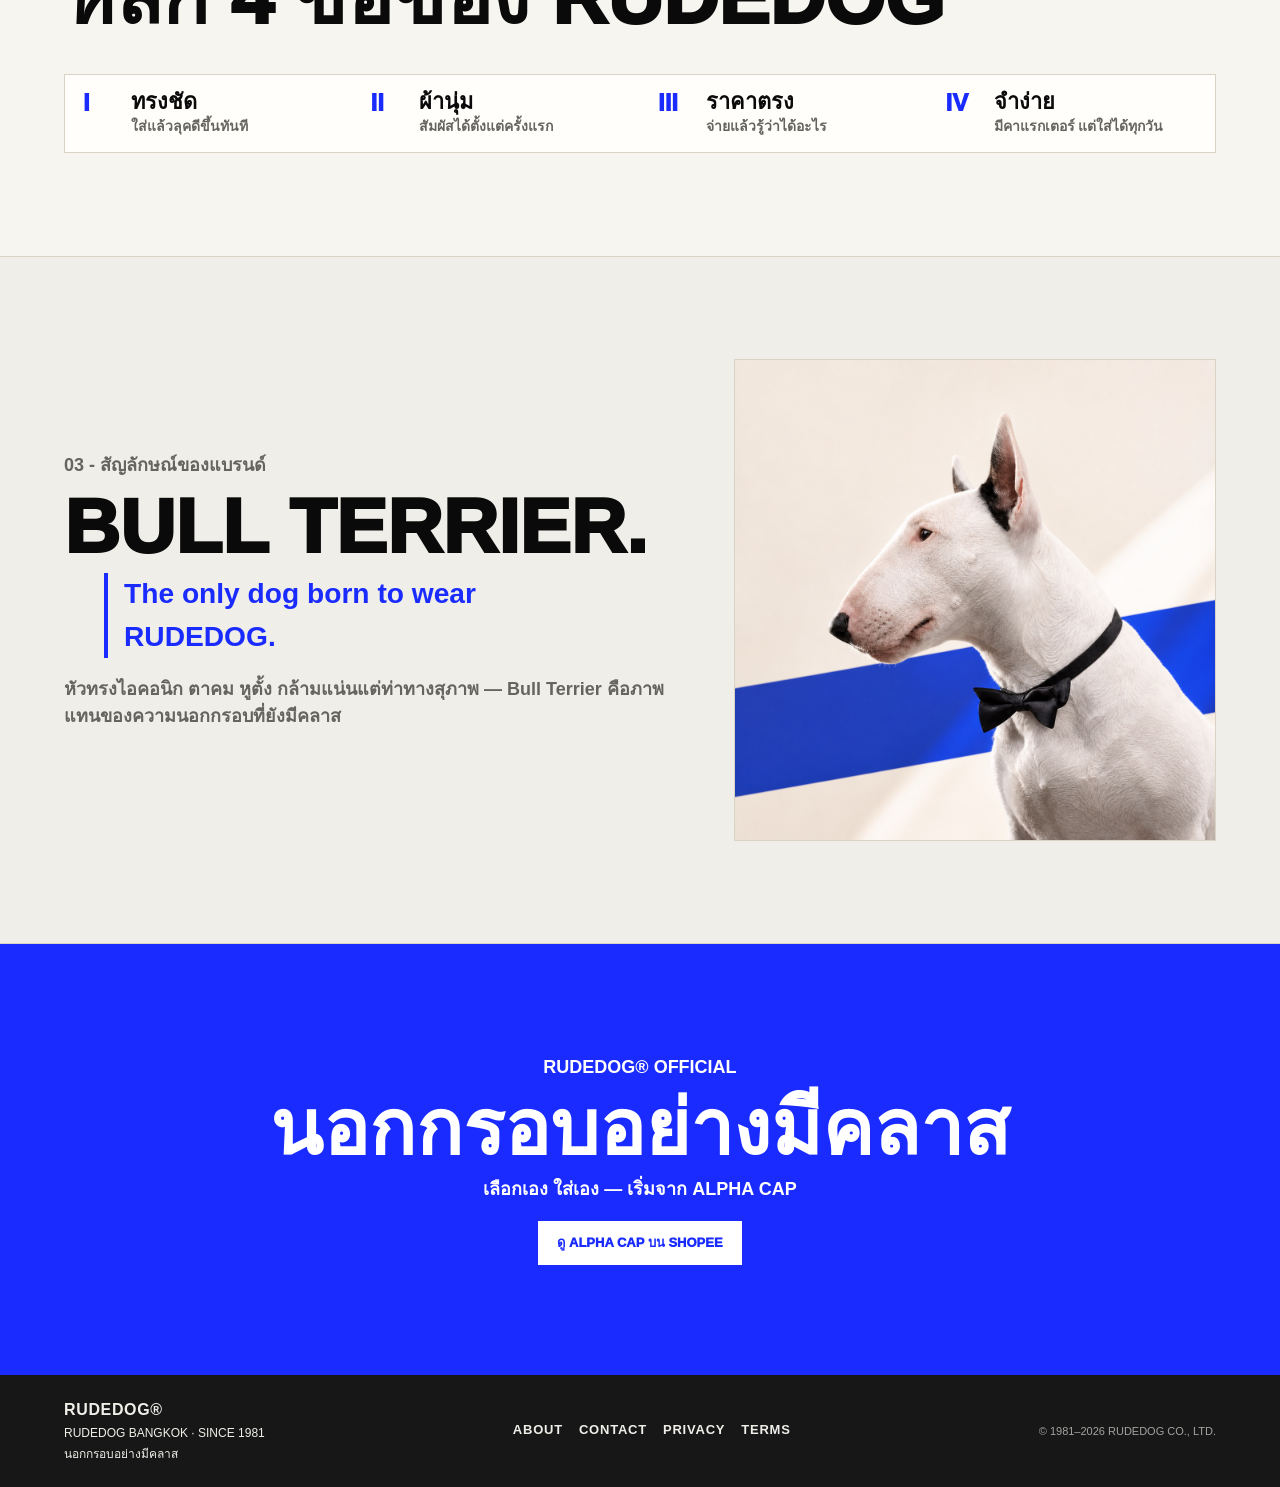
==== commit 9eba18ab: "Fix mobile nav: hamburger toggle drawer (was unreachable before) Bug: on mobile (≤900px), every nav " ====
--- a/about.html
+++ b/about.html
@@ -58,7 +58,7 @@
 <body>
   <header class="site-header" aria-label="RUDEDOG header">
     <a class="brand" href="/">RUDEDOG®</a>
-    <nav>
+    <nav id="primary-nav" aria-label="Primary">
       <a href="/">หน้าแรก</a>
       <a href="/#hats">หมวก</a>
       <a href="/#bags">กระเป๋า</a>
@@ -66,8 +66,13 @@
       <a href="/#eyewear">แว่น</a>
       <a href="/#dealers">ตัวแทน</a>
       <a href="/#contact">ติดต่อ</a>
+    </nav>
+    <div class="header-actions">
       <a class="shop-link" href="https://shopee.co.th/search?keyword=RUDEDOG&utm_source=rudedog_site&utm_medium=organic&utm_campaign=about_header" target="_blank" rel="noopener">Shop Shopee</a>
-    </nav>
+      <button class="nav-toggle" type="button" aria-label="เปิดเมนู" aria-expanded="false" aria-controls="primary-nav">
+        <span></span><span></span><span></span>
+      </button>
+    </div>
   </header>
 
   <main id="top">
@@ -112,7 +117,7 @@
         <p>หัวทรงไอคอนิก ตาคม หูตั้ง กล้ามแน่นแต่ท่าทางสุภาพ — Bull Terrier คือภาพแทนของความนอกกรอบที่ยังมีคลาส</p>
       </div>
       <div class="mascot-card reveal">
-        <img src="assets/images/brand-mascot-dog-v2.jpg" alt="Bull Terrier สีขาวผูกโบว์ไทบนพื้นหลังเส้นน้ำเงิน สัญลักษณ์ของ RUDEDOG">
+        <img src="assets/images/brand-mascot-dog-v2.jpg" alt="Bull Terrier สีขาวผูกโบว์ไทบนพื้นหลังเส้นน้ำเงิน สัญลักษณ์ของ RUDEDOG" width="1200" height="1200" loading="lazy" decoding="async">
       </div>
     </section>
 
--- a/assets/css/styles.css
+++ b/assets/css/styles.css
@@ -58,6 +58,48 @@
   background: color-mix(in srgb, var(--paper) 94%, white);
   border-bottom: 1px solid var(--line);
   backdrop-filter: blur(14px);
+}
+
+.header-actions {
+  display: flex;
+  align-items: center;
+  gap: 10px;
+}
+
+.nav-toggle {
+  display: none;
+  width: 40px;
+  height: 40px;
+  padding: 8px;
+  background: transparent;
+  border: 1px solid var(--line);
+  border-radius: 6px;
+  cursor: pointer;
+}
+
+.nav-toggle span {
+  display: block;
+  width: 22px;
+  height: 2px;
+  margin: 4px auto;
+  background: var(--ink);
+  transition: transform .25s ease, opacity .2s ease;
+}
+
+.nav-toggle[aria-expanded="true"] span:nth-child(1) {
+  transform: translateY(6px) rotate(45deg);
+}
+
+.nav-toggle[aria-expanded="true"] span:nth-child(2) {
+  opacity: 0;
+}
+
+.nav-toggle[aria-expanded="true"] span:nth-child(3) {
+  transform: translateY(-6px) rotate(-45deg);
+}
+
+body.nav-open {
+  overflow: hidden;
 }
 
 .brand {
@@ -1385,8 +1427,50 @@
 }
 
 @media (max-width: 900px) {
-  nav a:not(.shop-link) {
-    display: none;
+  .nav-toggle {
+    display: block;
+  }
+
+  .site-header > nav {
+    position: fixed;
+    top: 64px;
+    left: 0;
+    right: 0;
+    display: flex;
+    flex-direction: column;
+    align-items: stretch;
+    gap: 0;
+    padding: 8px clamp(18px, 5vw, 32px) 24px;
+    background: var(--paper);
+    border-bottom: 1px solid var(--line);
+    box-shadow: 0 18px 40px rgba(0, 0, 0, .08);
+    transform: translateY(-110%);
+    transition: transform .28s ease;
+    z-index: 9;
+    max-height: calc(100vh - 64px);
+    overflow-y: auto;
+  }
+
+  .site-header > nav.is-open {
+    transform: translateY(0);
+  }
+
+  .site-header > nav a {
+    display: block;
+    padding: 14px 4px;
+    font-size: 18px;
+    font-weight: 800;
+    border-bottom: 1px solid var(--line);
+    letter-spacing: 0.02em;
+  }
+
+  .site-header > nav a:last-child {
+    border-bottom: none;
+  }
+
+  .header-actions .shop-link {
+    font-size: 11px;
+    padding: 8px 12px;
   }
 
   .hero,
